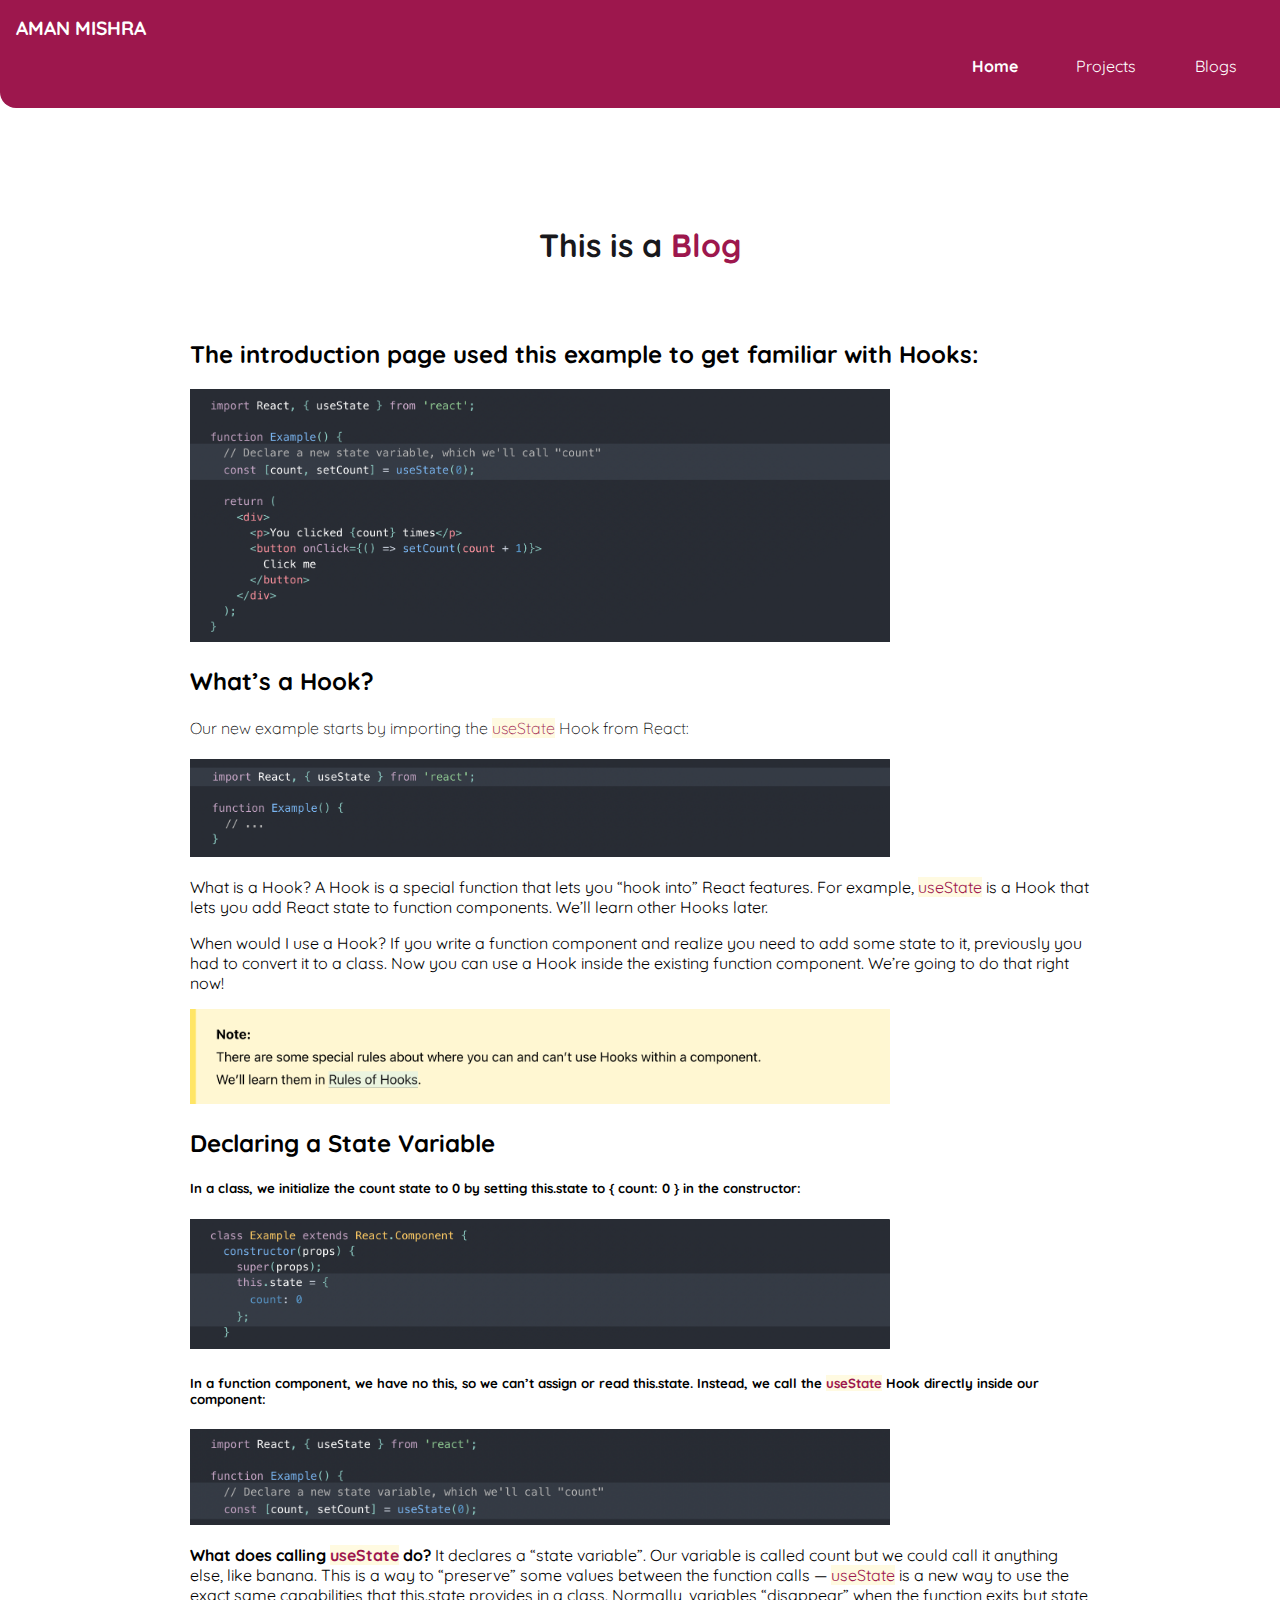
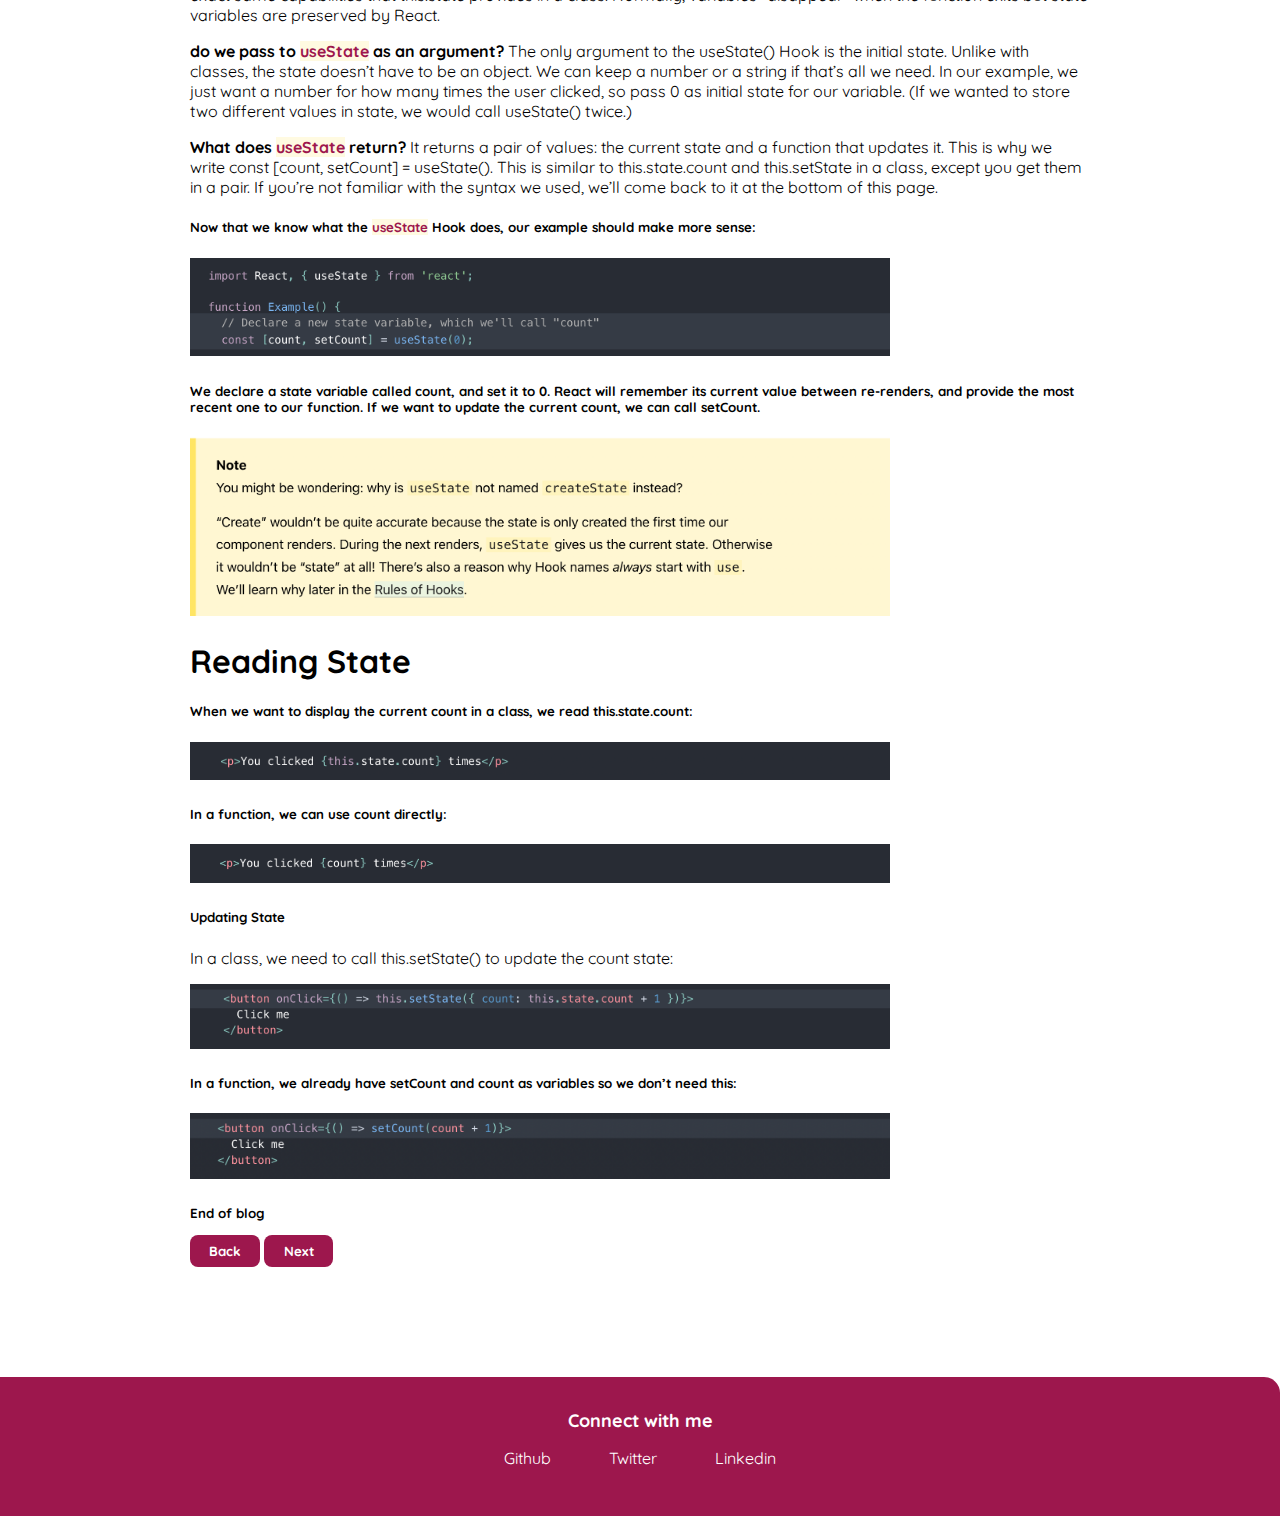
==== dummy-blog.html @ d9c5f10d "Add new changes to the portfolio" ====
<!DOCTYPE html>
<html lang="en">
<head>
    <meta charset="UTF-8">
    <meta http-equiv="X-UA-Compatible" content="IE=edge">
    <meta name="viewport" content="width=device-width, initial-scale=1.0">
    <link rel="stylesheet" href="styles.css">
    <title>Blogs| Aman Mishra</title>
</head>
<body>
    <nav class="navigation container">
        <div class="nav-brand">AMAN MISHRA</div>
        <ul class="list-non-bullet nav-pills">
          <li class="list-item-inline">
            <a class="link link-active" href="/">Home</a>
          </li>
          <li class="list-item-inline">
            <a class="link" href="/projects.html">Projects</a>
          </li>
          <li class="list-item-inline">
            <a class="link" href="/blogs.html">Blogs</a>
          </li>
        </ul>
      </nav>
      <header class="hero">
        <h1 class="hero-heading">
          This is a  <span class="special-text">Blog</span>
        </h1>
      </header>

      <article class="container-center showcase-blog">
        <h2>The introduction page used this example to get familiar with Hooks:

        </h2>
        <img style="width: 700px;" src="./images/react-hook-text.png" alt="react-hook-text">

        <h2>What’s a Hook?</h2>

       <h4 style="font-weight:lighter">Our new example starts by importing the <span style="background-color: #fffae1";>useState</span> Hook from React:</h4>

        </h5>
        <img style="width: 700px;" src="./images/react-hook-img.png" alt="react-hook-img">
        <p>
          What is a Hook? A Hook is a special function that lets you “hook into” React features. 
          For example,  <span style="background-color: #fffae1";>useState</span> is a Hook that lets you add React state to function components. We’ll learn other Hooks later.
        </p>
        <p>When would I use a Hook? 
          If you write a function component and realize you need to add some state to it, previously you had to convert it to a class. Now you can use a Hook inside the existing function component. We’re going to do that right now!

        </p>
        <img  style="width: 700px;"src="./images/react-hook-note.png" alt="react-hook-note">


        <h2>Declaring a State Variable</h2>

        <h5>In a class, we initialize the count state to 0 by setting this.state to { count: 0 } in the constructor:</h5>
        <img  style="width: 700px;"src="./images/react-hook-class-example.png" alt="react-hook-class-example">
        <h5>In a function component, we have no this, so we can’t assign or read this.state. Instead, we call the  <span style="background-color: #fffae1";>useState</span> Hook directly inside our component:</h5>
        <img style="width: 700px;"
        
        src="./images/react-hook-func-example.png" alt="react-hook-func-example">

        <p> 
          <strong>What does calling  <span style="background-color: #fffae1";>useState</span> do?</strong>
           It declares a “state variable”. Our variable is called count but we could call it anything else, like banana. This is a way to “preserve” some values between the function calls —  <span style="background-color: #fffae1";>useState</span> is a new way to use the exact same capabilities that this.state provides in a class. Normally, variables “disappear” when the function exits but state variables are preserved by React.

        </p>
        <p><strong>do we pass to  <span style="background-color: #fffae1";>useState</span> as an argument?</strong>  The only argument to the useState() Hook is the initial state. Unlike with classes, the state doesn’t have to be an object. We can keep a number or a string if that’s all we need. In our example, we just want a number for how many times the user clicked, so pass 0 as initial state for our variable. (If we wanted to store two different values in state, we would call useState() twice.)

        </p>
        <p> <strong>What does  <span style="background-color: #fffae1";>useState</span> return?</strong>  It returns a pair of values: the current state and a function that updates it. This is why we write const [count, setCount] = useState(). This is similar to this.state.count and this.setState in a class, except you get them in a pair. If you’re not familiar with the syntax we used, we’ll come back to it at the bottom of this page.</p>
        <h5>Now that we know what the  <span style="background-color: #fffae1";>useState</span> Hook does, our example should make more sense:

        </h5>
        <img style="width: 700px;"     src="./images/react-hook-func-example2.png" alt="react-hook-func-example2">
        <h5>We declare a state variable called count, and set it to 0. React will remember its current value between re-renders, and provide the most recent one to our function. If we want to update the current count, we can call setCount.</h5>

        <img style="width: 700px;" src="./images/react-hook-note2.png" alt="react-hook-note2">
        <h1>Reading State</h1>
        <h5>When we want to display the current count in a class, we read this.state.count:

        </h5>
        <img style="width: 700px;"src="./images/read-state-img.png" alt="read-state-img">
        <h5>In a function, we can use count directly:</h5>
        <img style="width: 700px;" src="./images/read-state-img2.png" alt="read-state-img2">
        <h5>Updating State</h5>
        <p>In a class, we need to call this.setState() to update the count state:

        </p>
        <img  style="width: 700px; "src="./images/class-state-call-img.png" alt="class-state-call-img">
        <h5>In a function, we already have setCount and count as variables so we don’t need this:

        </h5>
        <img  style="width: 700px" src="./images/func-state-call-img.png" alt="func-state-call-img">
       <h5>End of blog<h5>
       <div>
        <a class="link link-primary" href="./blogs.html">Back</a>
       <a class="link link-primary" href="./dummy-blog2.html">Next</a>
       </div>
        

      </article>
    
      

      <footer class="footer">
        <div class="footer-header">Connect with me</div>
        <ul class="social-links list-non-bullet">
          <li class="list-item-inline">
            <a class="link" href="https://github.com/mishra-aman">Github </a>
          </li>
          <li class="list-item-inline">
            <a class="link" href="https://twitter.com/shardamanm">Twitter</a>
          </li>
          <li class="list-item-inline">
            <a class="link" href="https://www.linkedin.com/in/aman-m-89256122b/">Linkedin</a>
          </li>
        </ul>
      </footer>
    
</body>
</html>
---- styles.css ----
@import url("https://fonts.googleapis.com/css2?family=Quicksand:wght@400;700&display=swap");

:root {
  --primary-color: #9d174d;
  --off-white: #e5e7eb;
  --dark-zinc: #18181b;
}

body {
  font-family: "Quicksand", sans-serif;
  margin: 0px auto;
 
}

hr {
  margin: 2rem 0rem;
}

/** container styles **/

.container {
  padding: 0rem 1rem;
}

.container-center {
  max-width: 900px;
  margin: auto;
}

/** links styles **/

.link {
  text-decoration: none;
  padding: 0.5rem 1.2rem;
  box-sizing: border-box;
}

.link-primary {
  background-color: var(--primary-color);
  border-radius: 0.5rem;
  color: white;
}
.link-secondary {
  color: var(--primary-color);
  border-radius: 0.5rem;
  border: 1px solid var(--primary-color);
}

/** lists styles **/

.list-non-bullet {
  list-style: none;

}

.list-item-inline {
  display: inline;
  padding: 0rem 0.5rem;
}

/** nav styles **/

.navigation {
  background-color: var(--primary-color);
  color: white;
  padding: 1rem;
  border-bottom-left-radius: 1rem;
}

.navigation .nav-brand {
  font-weight: bold;
  font-size: 1.2rem;
}
.navigation .nav-pills {
  text-align: right;
}

.navigation .link {
  color: white;
}

.navigation .link-active {
  font-weight: bold;
}

/** styles for header **/

.hero {
  padding: 2rem;
  padding-top: 5rem;
}

.hero .hero-image {
  max-width: 350px;
  display: block;
  margin: auto;
}

.hero .hero-heading {
  text-align: center;
  padding-top: 1rem;
  color: var(--dark-zinc);
}

span {
  color: var(--primary-color);
}

/** styles for section **/

.section {
  padding: 3rem;
  /* border: 1px solid red; */
  margin: -8px;
}

.section h1 {
  text-align: center;
}

.ow {
  background-color: var(--off-white);
}

/** styles for footer **/

.footer {
  background-color: var(--primary-color);
  padding: 2rem 1rem;
  text-align: center;
  color: white;
  border-top-right-radius: 1rem;
}
.footer .link {
  color: white;
}

.footer .footer-header {
    font-weight: bold;
    font-size: large;
}
.footer ul {
  padding-inline-start: 0px;
}

/** projects **/
.showcase-list {
  /* padding: 2rem; */
  padding: 2rem;
  border-radius: 1rem;
  text-align: center;
  margin: 3rem auto;
}
.showcase-list h1 {
  margin: 0.5rem;
}

.showcase-list p {
  padding-bottom: 1rem;
}

/** blogs **/

.showcase-blog {
  padding-bottom: 6rem;
}

@media (max-width: 900px) {
  body {
    max-width: 95%;
    width: 100%;
  }

  .list-item-inline {
    display: inline;
    padding: 0rem;
  }

  .container-center {
    width: auto;
  }

  .link-primary {
    display: block;
  }
}

@media (max-width: 768px) {
 

  .link{
    padding: 0.5rem 1.5rem;
  }

  .link-primary {
    max-width: 140px;
    padding: 0.6rem 1.2rem;
    background-color: var(--primary-color);
    color: #fff;
    margin: 1rem auto;
    text-align: center;
   

  }
}
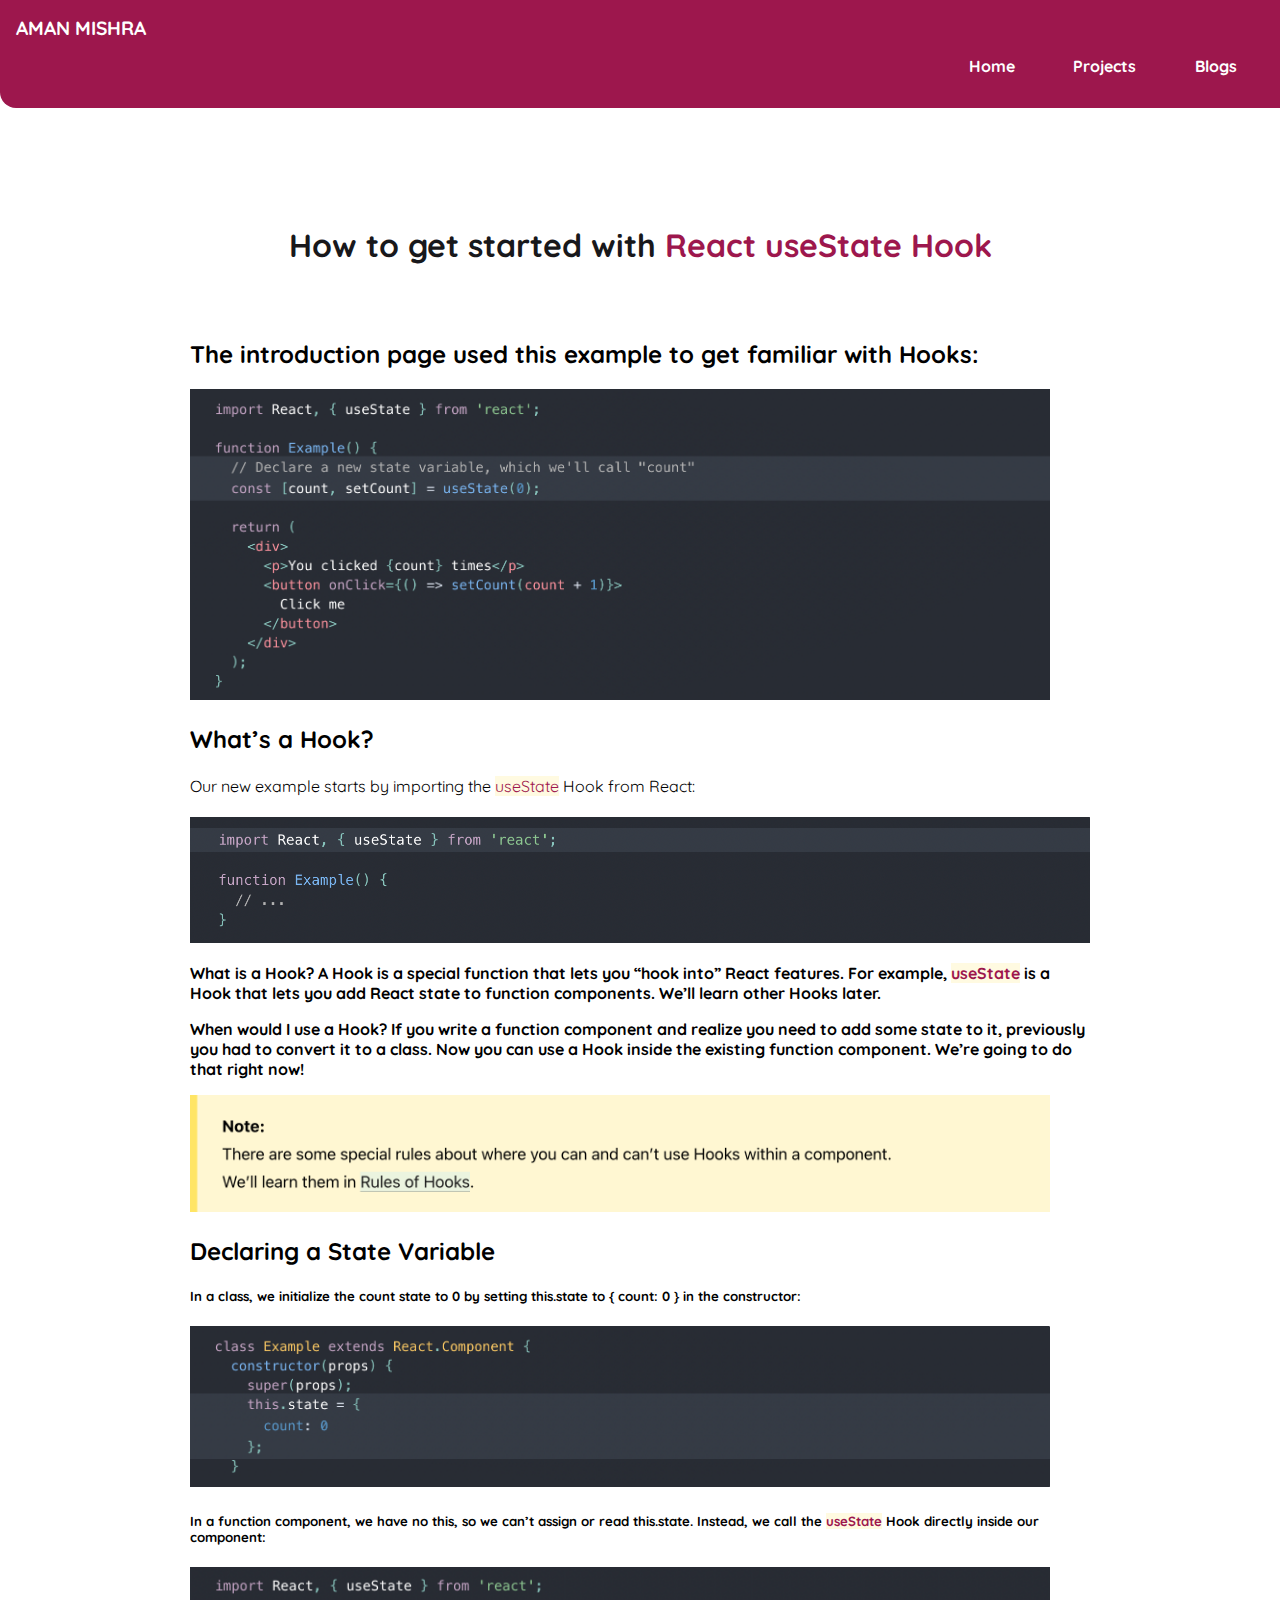
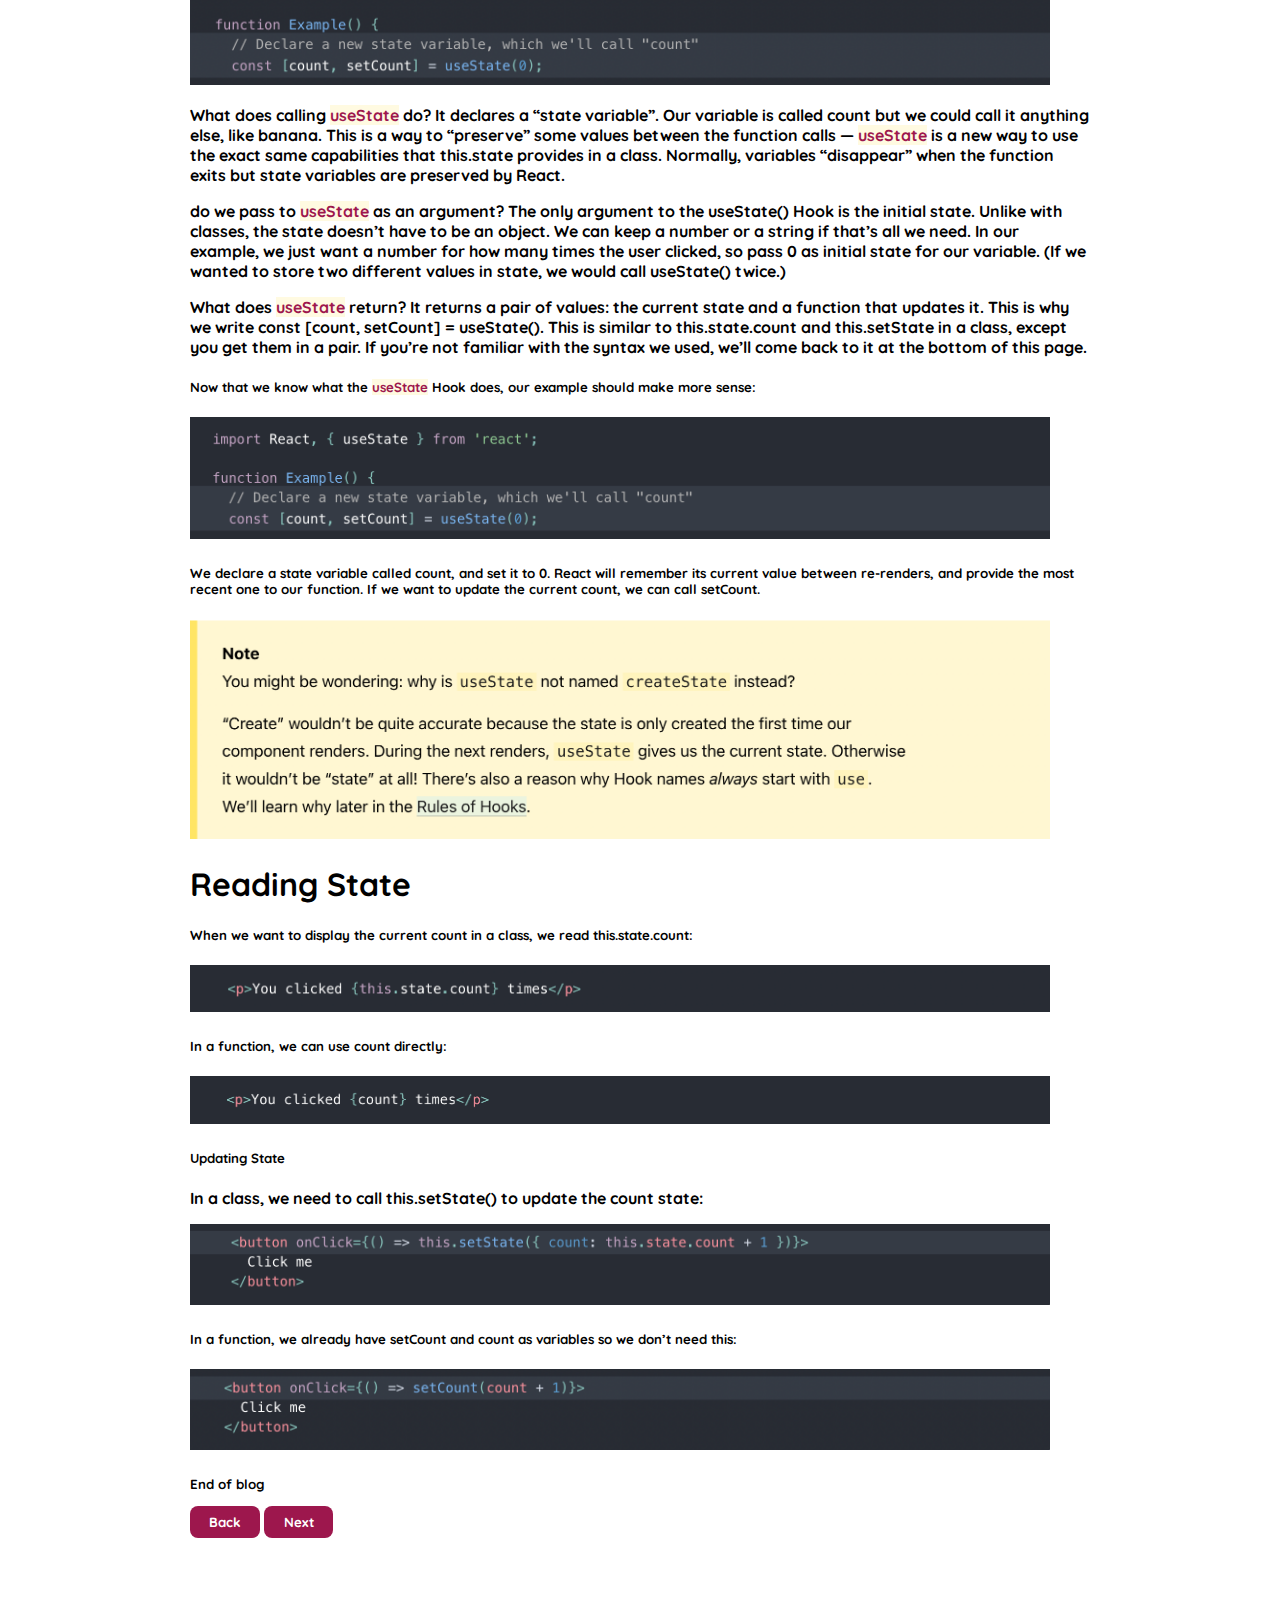
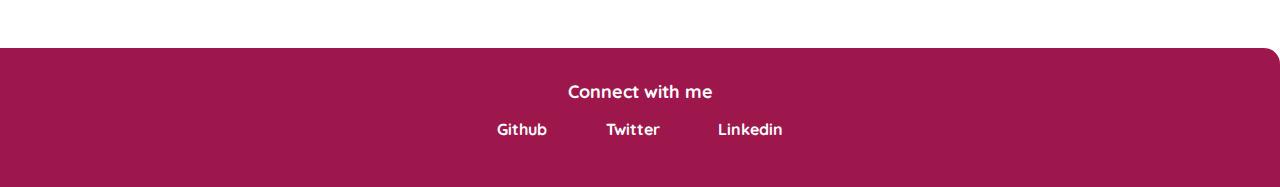
==== commit 15e87f61: "Style fix for large and small screen sizes" ====
--- a/dummy-blog.html
+++ b/dummy-blog.html
@@ -24,7 +24,7 @@
       </nav>
       <header class="hero">
         <h1 class="hero-heading">
-          This is a  <span class="special-text">Blog</span>
+          How to get started with  <span class="special-text">React useState Hook</span>
         </h1>
       </header>
 
@@ -32,14 +32,14 @@
         <h2>The introduction page used this example to get familiar with Hooks:
 
         </h2>
-        <img style="width: 700px;" src="./images/react-hook-text.png" alt="react-hook-text">
+        <img style="width: 860px;" src="./images/react-hook-text.png" alt="react-hook-text">
 
         <h2>What’s a Hook?</h2>
 
        <h4 style="font-weight:lighter">Our new example starts by importing the <span style="background-color: #fffae1";>useState</span> Hook from React:</h4>
 
         </h5>
-        <img style="width: 700px;" src="./images/react-hook-img.png" alt="react-hook-img">
+        <img style="width: 900px;" src="./images/react-hook-img.png" alt="react-hook-img">
         <p>
           What is a Hook? A Hook is a special function that lets you “hook into” React features. 
           For example,  <span style="background-color: #fffae1";>useState</span> is a Hook that lets you add React state to function components. We’ll learn other Hooks later.
@@ -48,15 +48,15 @@
           If you write a function component and realize you need to add some state to it, previously you had to convert it to a class. Now you can use a Hook inside the existing function component. We’re going to do that right now!
 
         </p>
-        <img  style="width: 700px;"src="./images/react-hook-note.png" alt="react-hook-note">
+        <img  style="width: 860px;"src="./images/react-hook-note.png" alt="react-hook-note">
 
 
         <h2>Declaring a State Variable</h2>
 
         <h5>In a class, we initialize the count state to 0 by setting this.state to { count: 0 } in the constructor:</h5>
-        <img  style="width: 700px;"src="./images/react-hook-class-example.png" alt="react-hook-class-example">
+        <img  style="width: 860px;"src="./images/react-hook-class-example.png" alt="react-hook-class-example">
         <h5>In a function component, we have no this, so we can’t assign or read this.state. Instead, we call the  <span style="background-color: #fffae1";>useState</span> Hook directly inside our component:</h5>
-        <img style="width: 700px;"
+        <img style="width: 860px;"
         
         src="./images/react-hook-func-example.png" alt="react-hook-func-example">
 
@@ -72,31 +72,31 @@
         <h5>Now that we know what the  <span style="background-color: #fffae1";>useState</span> Hook does, our example should make more sense:
 
         </h5>
-        <img style="width: 700px;"     src="./images/react-hook-func-example2.png" alt="react-hook-func-example2">
+        <img style="width: 860px;"     src="./images/react-hook-func-example2.png" alt="react-hook-func-example2">
         <h5>We declare a state variable called count, and set it to 0. React will remember its current value between re-renders, and provide the most recent one to our function. If we want to update the current count, we can call setCount.</h5>
 
-        <img style="width: 700px;" src="./images/react-hook-note2.png" alt="react-hook-note2">
+        <img style="width: 860px;" src="./images/react-hook-note2.png" alt="react-hook-note2">
         <h1>Reading State</h1>
         <h5>When we want to display the current count in a class, we read this.state.count:
 
         </h5>
-        <img style="width: 700px;"src="./images/read-state-img.png" alt="read-state-img">
+        <img style="width: 860px;"src="./images/read-state-img.png" alt="read-state-img">
         <h5>In a function, we can use count directly:</h5>
-        <img style="width: 700px;" src="./images/read-state-img2.png" alt="read-state-img2">
+        <img style="width: 860px;" src="./images/read-state-img2.png" alt="read-state-img2">
         <h5>Updating State</h5>
         <p>In a class, we need to call this.setState() to update the count state:
 
         </p>
-        <img  style="width: 700px; "src="./images/class-state-call-img.png" alt="class-state-call-img">
+        <img  style="width: 860px; "src="./images/class-state-call-img.png" alt="class-state-call-img">
         <h5>In a function, we already have setCount and count as variables so we don’t need this:
 
         </h5>
-        <img  style="width: 700px" src="./images/func-state-call-img.png" alt="func-state-call-img">
+        <img  style="width: 860px" src="./images/func-state-call-img.png" alt="func-state-call-img">
        <h5>End of blog<h5>
-       <div>
-        <a class="link link-primary" href="./blogs.html">Back</a>
+      
+       <a class="link link-primary" href="./blogs.html">Back</a>
        <a class="link link-primary" href="./dummy-blog2.html">Next</a>
-       </div>
+   
         
 
       </article>
--- a/styles.css
+++ b/styles.css
@@ -9,7 +9,7 @@
 body {
   font-family: "Quicksand", sans-serif;
   margin: 0px auto;
- 
+  font-weight: bold;
 }
 
 hr {
@@ -50,7 +50,6 @@
 
 .list-non-bullet {
   list-style: none;
-
 }
 
 .list-item-inline {
@@ -110,7 +109,6 @@
 
 .section {
   padding: 3rem;
-  /* border: 1px solid red; */
   margin: -8px;
 }
 
@@ -136,8 +134,8 @@
 }
 
 .footer .footer-header {
-    font-weight: bold;
-    font-size: large;
+  font-weight: bold;
+  font-size: large;
 }
 .footer ul {
   padding-inline-start: 0px;
@@ -145,7 +143,6 @@
 
 /** projects **/
 .showcase-list {
-  /* padding: 2rem; */
   padding: 2rem;
   border-radius: 1rem;
   text-align: center;
@@ -186,9 +183,7 @@
 }
 
 @media (max-width: 768px) {
- 
-
-  .link{
+  .link {
     padding: 0.5rem 1.5rem;
   }
 
@@ -199,7 +194,51 @@
     color: #fff;
     margin: 1rem auto;
     text-align: center;
-   
-
-  }
-}+  }
+}
+
+@media (min-width: 320px) and (max-width: 450px) {
+  body {
+    width: 100%;
+    margin: 0;
+  }
+  .navigation.container {
+    padding: 1rem 5rem;
+    width: 100%;
+  }
+  .nav-pills {
+    display: flex;
+    justify-content: space-evenly;
+    width: 30%;
+  }
+  .footer {
+    width: 90%;
+    margin-top: 0.4rem;
+    padding: 3rem;
+  }
+  .social-links {
+    display: flex;
+    justify-content: space-evenly;
+    width: 90%;
+  }
+  section {
+    width: 90%;
+  }
+  .container-center {
+    margin-left: 5px;
+  }
+
+  img {
+    height: auto;
+    max-width: 100%;
+  }
+  .list-non-bullet {
+    margin-right: 20px;
+  }
+
+  .hero .hero-image {
+    max-width: 250px;
+    display: block;
+    margin: auto;
+  }
+}
